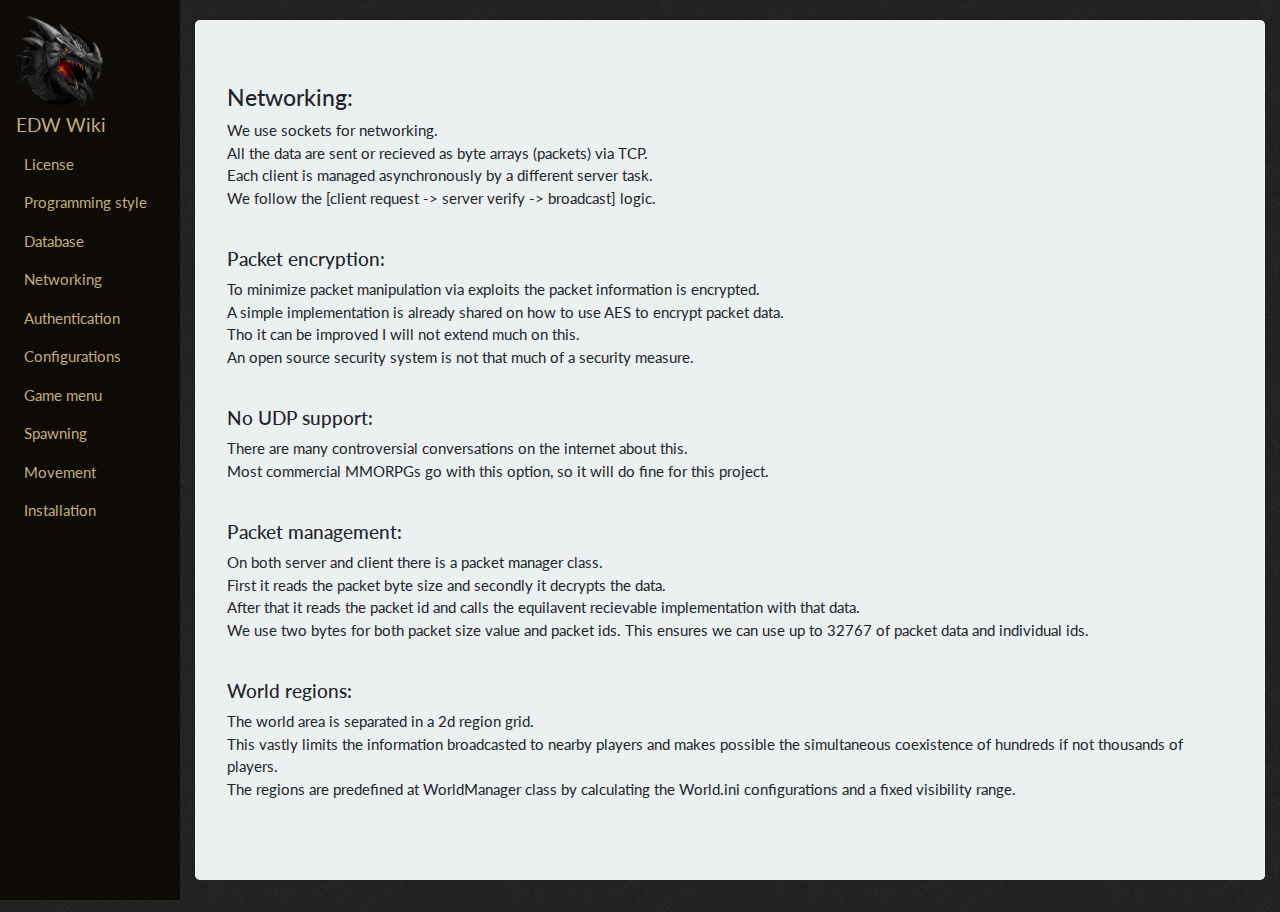
==== wiki/networking.html @ b6f72622 "Addition of Wiki page." ====
<!DOCTYPE html>
<html lang="en">
<head>
	<meta charset="UTF-8">
	<meta content="width=device-width, initial-scale=1, shrink-to-fit=no" name="viewport">
	<title>EDW Wiki</title>
	<link href="img/favicon.png" rel="icon">
	<link href="css/bootstrap.min.css" id="theme_link" rel="stylesheet">
	<link href="css/navbar-fixed-right.min.css" rel="stylesheet">
	<link href="css/navbar-fixed-left.min.css" rel="stylesheet">
	<script src="js/jquery-3.4.1.slim.min.js">
	</script>
	<script src="js/bootstrap.min.js">
	</script>
	<script src="js/main.js">
	</script>
	<script async defer src="js/buttons.js">
	</script>
</head>
<body>
	<nav class="navbar navbar-expand-md navbar-dark bg-primary fixed-top">
		<img height="90px" src="img/logo.png">
		<a class="navbar-brand" href="index.html">EDW Wiki</a> <button aria-controls="navbarsExampleDefault" aria-expanded="false" aria-label="Toggle navigation" class="navbar-toggler" data-target="#navbarsExampleDefault" data-toggle="collapse" type="button"><span class="navbar-toggler-icon"></span></button>
		<div class="collapse navbar-collapse" id="navbarsExampleDefault">
			<ul class="navbar-nav">
				<li class="nav-item">
					<a class="nav-link" href="license.html">License</a>
				</li>
				<li class="nav-item">
					<a class="nav-link" href="programming_style.html">Programming style</a>
				</li>
				<li class="nav-item">
					<a class="nav-link" href="database.html">Database</a>
				</li>
				<li class="nav-item">
					<a class="nav-link" href="networking.html">Networking</a>
				</li>
				<li class="nav-item">
					<a class="nav-link" href="authentication.html">Authentication</a>
				</li>
				<li class="nav-item">
					<a class="nav-link" href="configurations.html">Configurations</a>
				</li>
				<li class="nav-item">
					<a class="nav-link" href="game_menu.html">Game menu</a>
				</li>
				<li class="nav-item">
					<a class="nav-link" href="spawning.html">Spawning</a>
				</li>
				<li class="nav-item">
					<a class="nav-link" href="movement.html">Movement</a>
				</li>
				<li class="nav-item">
					<a class="nav-link" href="installation.html">Installation</a>
				</li>
			</ul>
		</div>
	</nav>
	<div class="container">
		<div class="jumbotron">
			<h4>Networking:</h4>
			<p>We use sockets for networking.<br>
			All the data are sent or recieved as byte arrays (packets) via TCP.<br>
			Each client is managed asynchronously by a different server task.<br>
			We follow the [client request -> server verify -> broadcast] logic.</p>
			<p><h5><br>Packet encryption:</h5>
			To minimize packet manipulation via exploits the packet information is encrypted.<br>
			A simple implementation is already shared on how to use AES to encrypt packet data.<br>
			Tho it can be improved I will not extend much on this.<br>
			An open source security system is not that much of a security measure.</p>
			<p><h5><br>No UDP support:</h5>
			There are many controversial conversations on the internet about this.<br>
			Most commercial MMORPGs go with this option, so it will do fine for this project.</p>
			<p><h5><br>Packet management:</h5>
			On both server and client there is a packet manager class.<br>
			First it reads the packet byte size and secondly it decrypts the data.<br>
			After that it reads the packet id and calls the equilavent recievable implementation with that data.<br>
			We use two bytes for both packet size value and packet ids. This ensures we can use up to 32767 of packet data and individual ids.</p>
			<p><h5><br>World regions:</h5>
			The world area is separated in a 2d region grid.<br>
			This vastly limits the information broadcasted to nearby players and makes possible the simultaneous coexistence of hundreds if not thousands of players.<br>
			The regions are predefined at WorldManager class by calculating the World.ini configurations and a fixed visibility range.</p>
		</div>
	</div>
</body>
</html>
---- wiki/css/navbar-fixed-right.min.css ----
body {
	padding-top: 90px
}
@media (min-width:768px) {
	body {
		padding-top: 0
	}
}
@media (min-width:768px) {
	body {
		margin-right: 180px
	}
}
.navbar.fixed-right {
	position: fixed;
	top: 0;
	left: 0;
	right: 0;
	z-index: 1030
}
@media (min-width:768px) {
	.navbar.fixed-right {
		bottom: 0;
		width: 180px;
		flex-flow: column nowrap;
		align-items: flex-start
	}
	.navbar.fixed-right .navbar-collapse {
		flex-grow: 0;
		flex-direction: column;
		width: 100%
	}
	.navbar.fixed-right .navbar-collapse .navbar-nav {
		flex-direction: column;
		width: 100%
	}
	.navbar.fixed-right .navbar-collapse .navbar-nav .nav-item {
		width: 100%
	}
	.navbar.fixed-right .navbar-collapse .navbar-nav .nav-item .dropdown-menu {
		top: 0
	}
}
@media (min-width:768px) {
	.navbar.fixed-right {
		left: auto
	}
	.navbar.fixed-right .navbar-nav .nav-item .dropdown-toggle:after {
		border-top: .3em solid transparent;
		border-left: none;
		border-bottom: .3em solid transparent;
		border-right: .3em solid;
		vertical-align: baseline
	}
	.navbar.fixed-right .navbar-nav .nav-item .dropdown-menu {
		left: auto;
		right: 100%
	}
}
---- wiki/css/navbar-fixed-left.min.css ----
body {
	padding-top: 90px
}
@media (min-width:768px) {
	body {
		padding-top: 0
	}
}
@media (min-width:768px) {
	body {
		margin-left: 180px
	}
}
.navbar.fixed-left {
	position: fixed;
	top: 0;
	left: 0;
	right: 0;
	z-index: 1030
}
@media (min-width:768px) {
	.navbar.fixed-left {
		bottom: 0;
		width: 180px;
		flex-flow: column nowrap;
		align-items: flex-start
	}
	.navbar.fixed-left .navbar-collapse {
		flex-grow: 0;
		flex-direction: column;
		width: 100%
	}
	.navbar.fixed-left .navbar-collapse .navbar-nav {
		flex-direction: column;
		width: 100%
	}
	.navbar.fixed-left .navbar-collapse .navbar-nav .nav-item {
		width: 100%
	}
	.navbar.fixed-left .navbar-collapse .navbar-nav .nav-item .dropdown-menu {
		top: 0
	}
}
@media (min-width:768px) {
	.navbar.fixed-left {
		right: auto
	}
	.navbar.fixed-left .navbar-nav .nav-item .dropdown-toggle:after {
		border-top: .3em solid transparent;
		border-left: .3em solid;
		border-bottom: .3em solid transparent;
		border-right: none;
		vertical-align: baseline
	}
	.navbar.fixed-left .navbar-nav .nav-item .dropdown-menu {
		left: 100%
	}
}
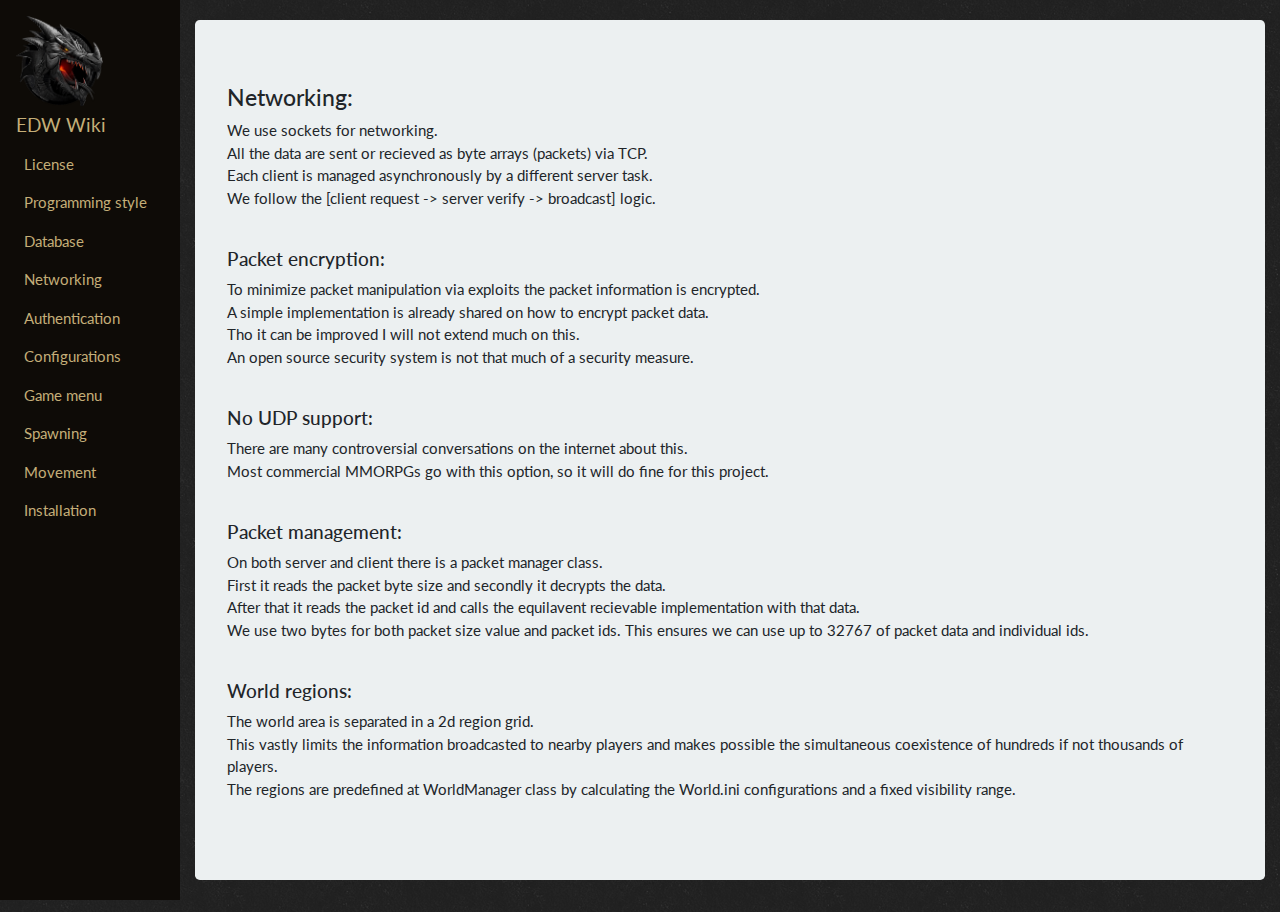
==== commit 94d65a1e: "Updated packet encryption description to match AES replacement." ====
--- a/wiki/networking.html
+++ b/wiki/networking.html
@@ -65,7 +65,7 @@
 			We follow the [client request -> server verify -> broadcast] logic.</p>
 			<p><h5><br>Packet encryption:</h5>
 			To minimize packet manipulation via exploits the packet information is encrypted.<br>
-			A simple implementation is already shared on how to use AES to encrypt packet data.<br>
+			A simple implementation is already shared on how to encrypt packet data.<br>
 			Tho it can be improved I will not extend much on this.<br>
 			An open source security system is not that much of a security measure.</p>
 			<p><h5><br>No UDP support:</h5>
